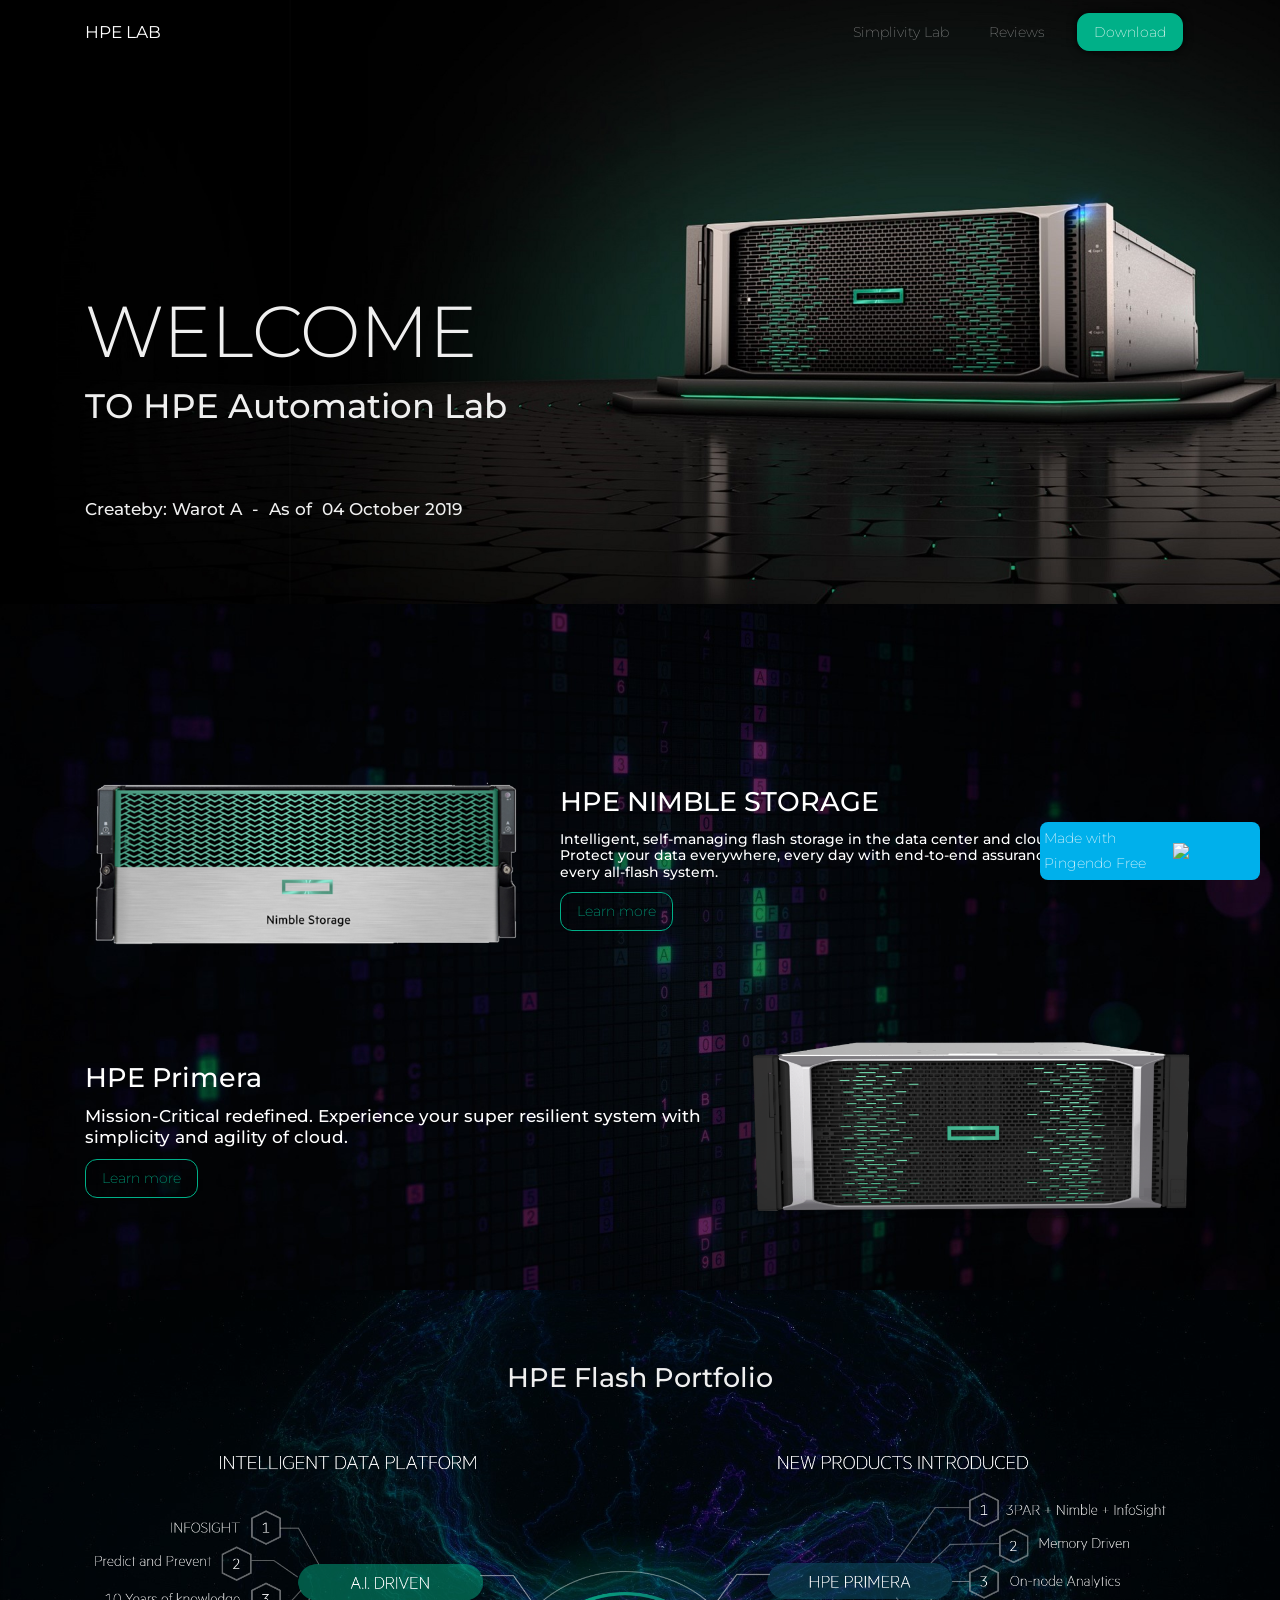
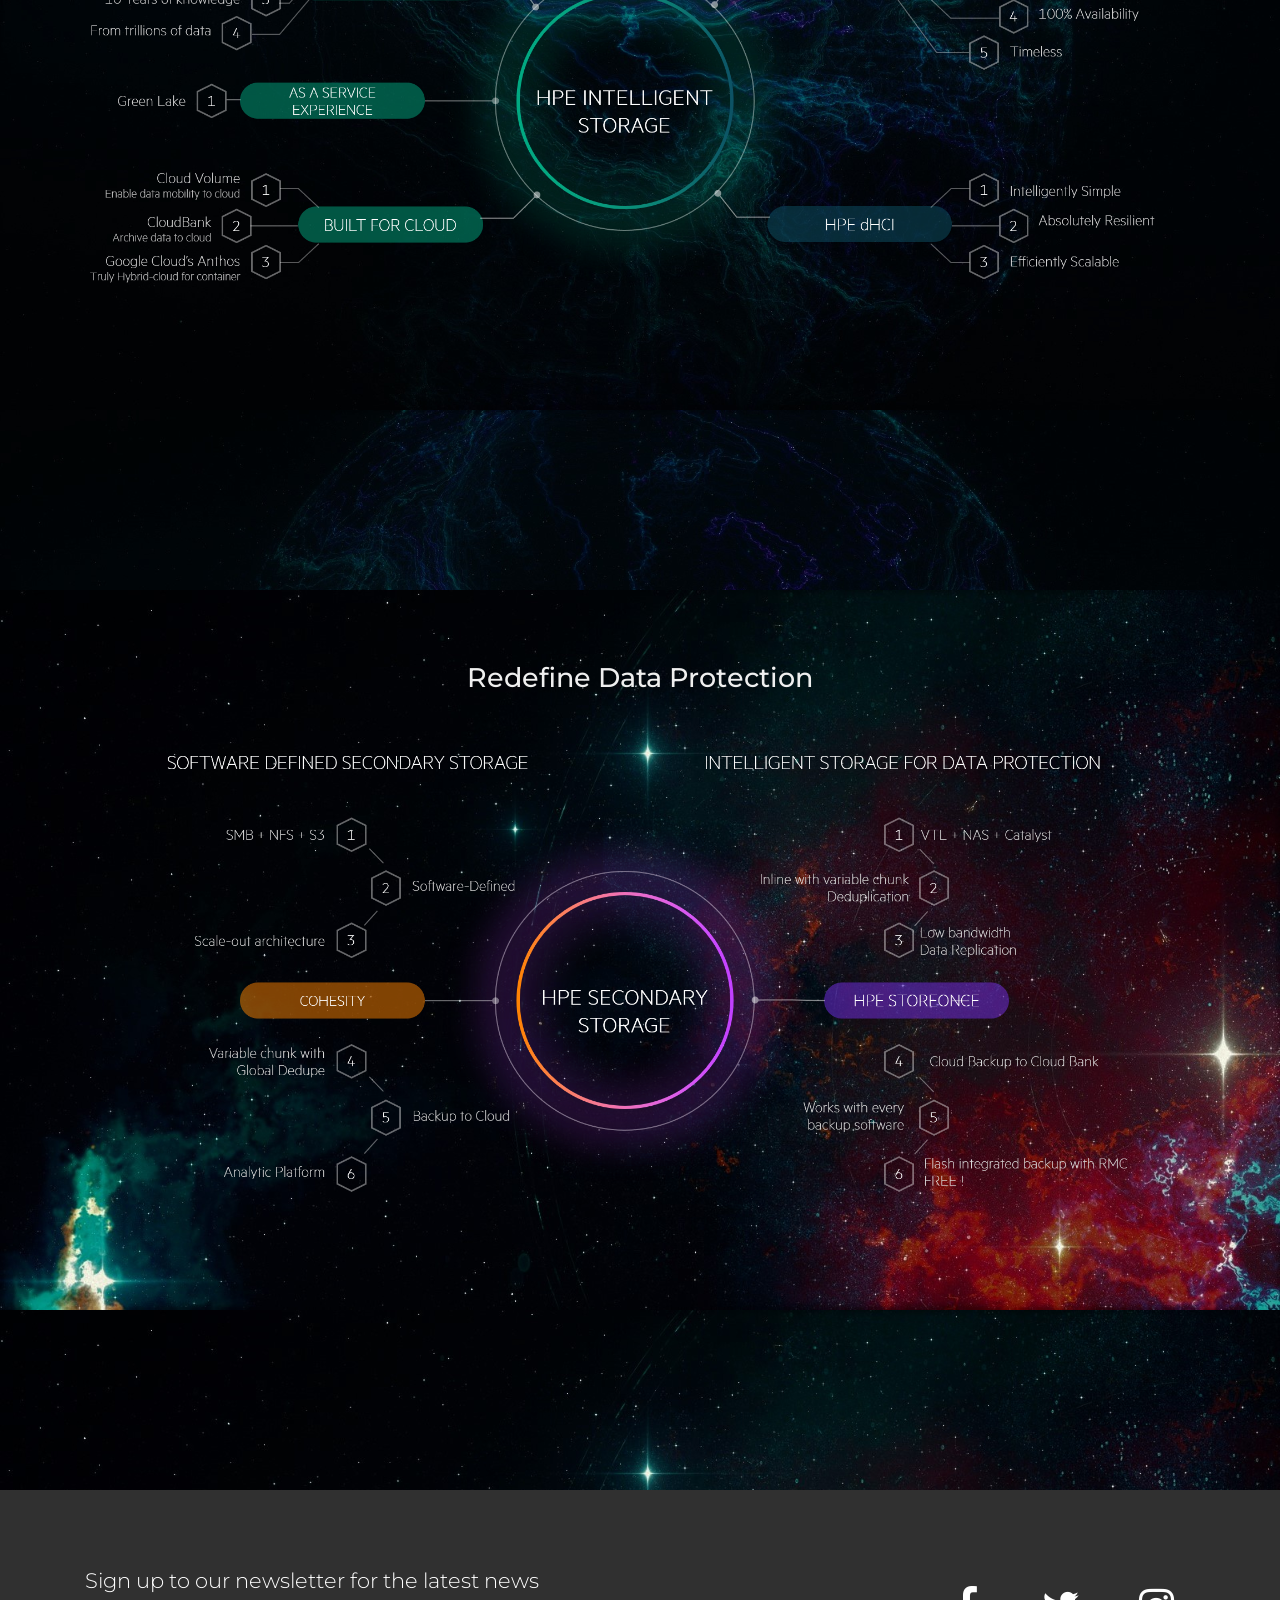
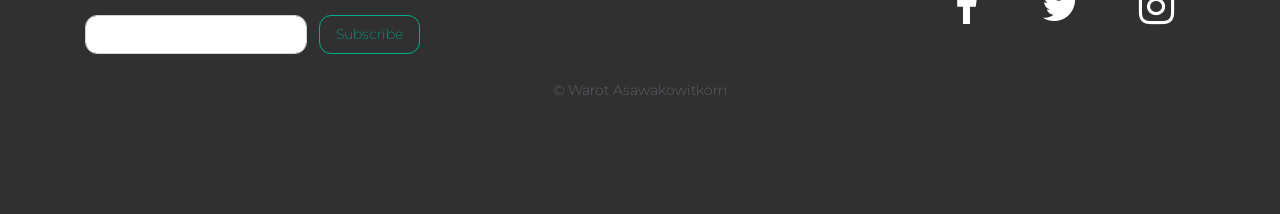
==== home.html @ ce8bd2d8 "Add new home page" ====
<!DOCTYPE html>
<html>

<head>
  <meta charset="utf-8">
  <meta name="viewport" content="width=device-width, initial-scale=1">
  <!-- PAGE settings -->
  <link rel="icon" href="https://templates.pingendo.com/assets/Pingendo_favicon.ico">
  <title>HPE LAB Web App</title>
  <meta name="description" content="For automation Test only.">
  <meta name="keywords" content="HPE Automation">
  <!-- CSS dependencies -->
  <link rel="stylesheet" href="https://cdnjs.cloudflare.com/ajax/libs/font-awesome/4.7.0/css/font-awesome.min.css" type="text/css">
  <link rel="stylesheet" href="neon.css">
  <!-- Script: Make my navbar transparent when the document is scrolled to top -->
  <script src="js/navbar-ontop.js"></script>
  <!-- Script: Animated entrance -->
  <script src="js/animate-in.js"></script>
</head>

<body>
  <!-- Navbar -->
  <nav class="navbar navbar-expand-md navbar-dark fixed-top bg-dark">
    <div class="container">
      <a class="navbar-brand" href="#"><b>HPE LAB</b></a>
      <button class="navbar-toggler navbar-toggler-right" type="button" data-toggle="collapse" data-target="#navbar2SupportedContent" aria-controls="navbar2SupportedContent" aria-expanded="false" aria-label="Toggle navigation"> <span class="navbar-toggler-icon"></span> </button>
      <div class="collapse navbar-collapse text-center justify-content-end" id="navbar2SupportedContent">
        <ul class="navbar-nav">
          <li class="nav-item mx-2">
            <a class="nav-link" href="http://172.30.5.51">Simplivity Lab</a>
          </li>
          <li class="nav-item mx-2">
            <a class="nav-link" href="#reviews">Reviews</a>
          </li>
        </ul>
        <a class="btn navbar-btn mx-2 btn-primary shadowed" href="#download">Download</a>
      </div>
    </div>
  </nav>
  <!-- Cover -->
  <div style="	background-image: url('img/Primera-M.jpg');	background-position: center;	background-size: 100%;	background-repeat: repeat;" class="section pt-5">
    <div class="container mt-5 pt-5">
      <div class="row">
        <div class="col-md-6 my-5 text-lg-left text-center align-self-center">
          <h1 class="display-3">WELCOME</h1>
          <h1 contenteditable="true">TO HPE Automation Lab</h1>
          <div class="row mt-5">
            <div class="col-6 col-lg-12 text-left">
              <h5 class="">Createby: Warot A&nbsp; -&nbsp; As of&nbsp; 04 October 2019<br></h5>
            </div>
          </div>
        </div>
        <div class="col-6"></div>
      </div>
    </div>
  </div>
  <!-- Article style section -->
  <div class="py-5 bg-dark" style="	background-image: url(img/bgdark.jpg);	background-position: top left;	background-size: 100%;	background-repeat: repeat;">
    <div class="container">
      <div class="row py-5">
        <div class="col-md-5 order-2 order-md-1 animate-in-left">
          <img class="img-fluid d-block my-3 mx-auto" src="img/nimble.png" width="auto
auto"> </div>
        <div class="col-md-7 align-self-center order-1 order-md-2 my-3 text-md-left text-center">
          <h2>HPE NIMBLE STORAGE </h2>
          <h6>Intelligent, self-managing flash storage in the data center and cloud. tomorrow. Protect your data everywhere, every day with end-to-end assurance that’s standard on every all-flash system. </h6>
          <a class="btn btn-outline-primary" href="https://www.hpe.com/us/en/storage/nimble.html">Learn more</a>
        </div>
      </div>
      <div class="row text-center">
        <div class="align-self-center col-lg-7 text-md-left text-center">
          <h2>HPE Primera</h2>
          <h5 contenteditable="true">Mission-Critical redefined. Experience your super resilient system with simplicity and agility of cloud.</h5><a class="btn btn-outline-primary" href="https://www.hpe.com/us/en/storage/hpe-primera.html">Learn more</a>
        </div>
        <div class="align-self-center animate-in-right col-lg-5">
          <img class="img-fluid d-block mx-auto m-0" src="img/primera-s.png" style=""> </div>
      </div>
    </div>
  </div>
  <!-- Features -->
  <div class="py-5 h-100" id="features" style="	background-image: url(img/bg2dark.jpg);	background-position: top left;	background-size: 100%;	background-repeat: repeat;">
    <div class="container h-100">
      <div class="row">
        <div class="col-12 text-center">
          <h2 class="pb-4">HPE Flash Portfolio</h2>
        </div>
      </div>
      <div class="row w-100 h-75" style="	background-image: url(img/primary.png);	background-position: inline;	background-size: 100%;	background-repeat: no-repeat;"></div>
    </div>
  </div>
  <div class="py-5 h-100" id="features" style="	background-image: url(img/bg3dark.jpg);	background-position: top left;	background-size: 100%;	background-repeat: repeat;">
    <div class="container h-100">
      <div class="row">
        <div class="col-12 text-center">
          <h2 class="pb-4">Redefine Data Protection</h2>
        </div>
      </div>
      <div class="row w-100 h-75" style="	background-image: url(img/secondary.png);	background-position: inline;	background-size: 100%;	background-repeat: no-repeat;"></div>
    </div>
  </div>
  <!-- Features -->
  <!-- Carousel reviews -->
  <!-- Call to action -->
  <!-- Footer -->
  <div class="py-5 bg-dark">
    <div class="container">
      <div class="row">
        <div class="col-md-9">
          <p class="lead">Sign up to our newsletter for the latest news</p>
          <form class="form-inline">
            <div class="form-group">
              <input type="email" class="form-control" placeholder="Your e-mail here"> </div>
            <button type="submit" class="btn ml-2 btn-outline-primary">Subscribe</button>
          </form>
        </div>
        <div class="col-4 col-md-1 align-self-center my-3">
          <a href="https://www.facebook.com" target="blank"><i class="fa fa-fw fa-facebook fa-3x text-white"></i></a>
        </div>
        <div class="col-4 col-md-1 align-self-center my-3">
          <a href="https://twitter.com" target="blank"><i class="fa fa-fw fa-twitter fa-3x text-white"></i></a>
        </div>
        <div class="col-4 col-md-1 align-self-center my-3">
          <a href="https://www.instagram.com" target="blank"><i class="fa fa-fw fa-instagram fa-3x text-white"></i></a>
        </div>
      </div>
      <div class="row">
        <div class="col-12 my-3 text-center">
          <p class="text-muted" contenteditable="true">© Warot Asawakowitkorn</p>
        </div>
      </div>
    </div>
  </div>
  <!-- JavaScript dependencies -->
  <script src="https://code.jquery.com/jquery-3.3.1.min.js"></script>
  <script src="https://cdnjs.cloudflare.com/ajax/libs/popper.js/1.14.3/umd/popper.min.js" integrity="sha384-ZMP7rVo3mIykV+2+9J3UJ46jBk0WLaUAdn689aCwoqbBJiSnjAK/l8WvCWPIPm49" crossorigin="anonymous"></script>
  <script src="https://stackpath.bootstrapcdn.com/bootstrap/4.1.3/js/bootstrap.min.js" integrity="sha384-ChfqqxuZUCnJSK3+MXmPNIyE6ZbWh2IMqE241rYiqJxyMiZ6OW/JmZQ5stwEULTy" crossorigin="anonymous"></script>
  <!-- Script: Smooth scrolling between anchors in the same page -->
  <script src="js/smooth-scroll.js" style=""></script>
  <pingendo onclick="window.open('https://pingendo.com/', '_blank')" style="cursor:pointer;position: fixed;bottom: 20px;right:20px;padding:4px;background-color: #00b0eb;border-radius: 8px; width:220px;display:flex;flex-direction:row;align-items:center;justify-content:center;font-size:14px;color:white">Made with Pingendo Free&nbsp;&nbsp;<img src="https://pingendo.com/site-assets/Pingendo_logo_big.png" class="d-block" alt="Pingendo logo" height="16"></pingendo>
</body>

</html>
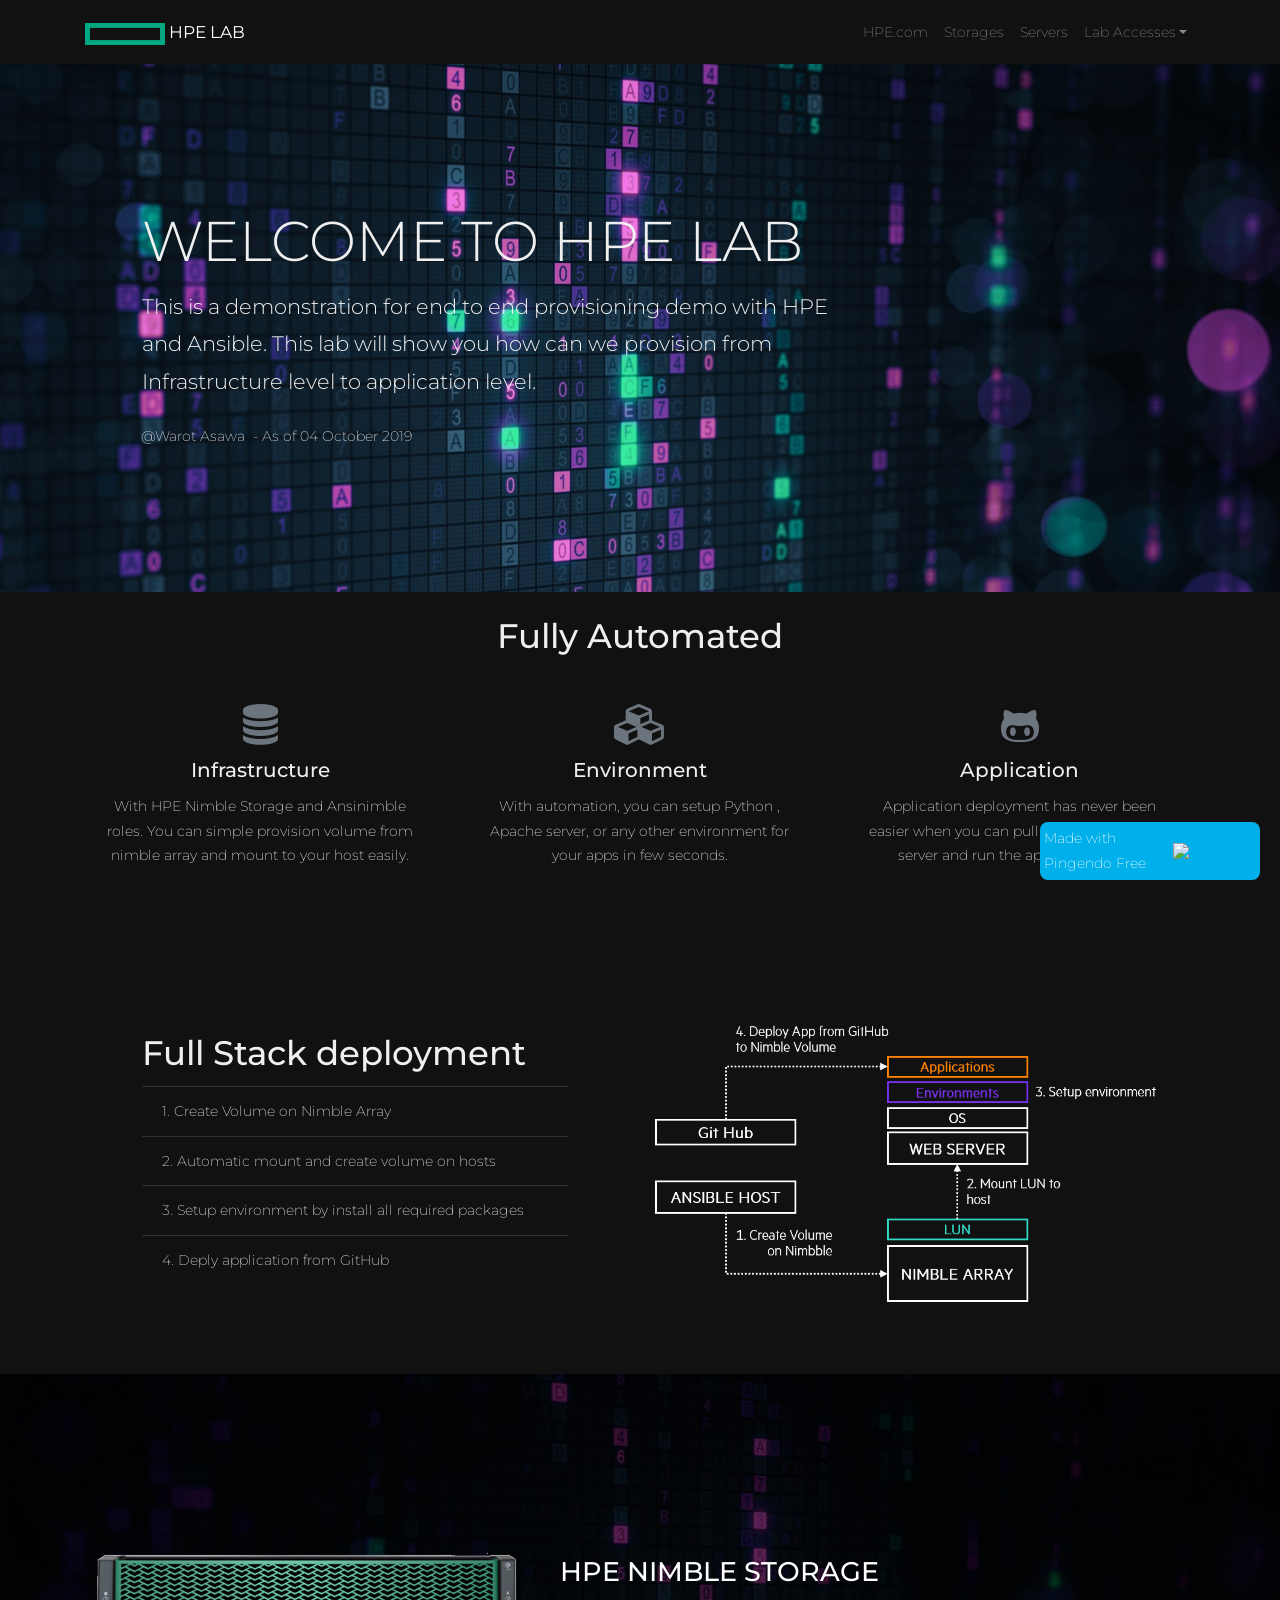
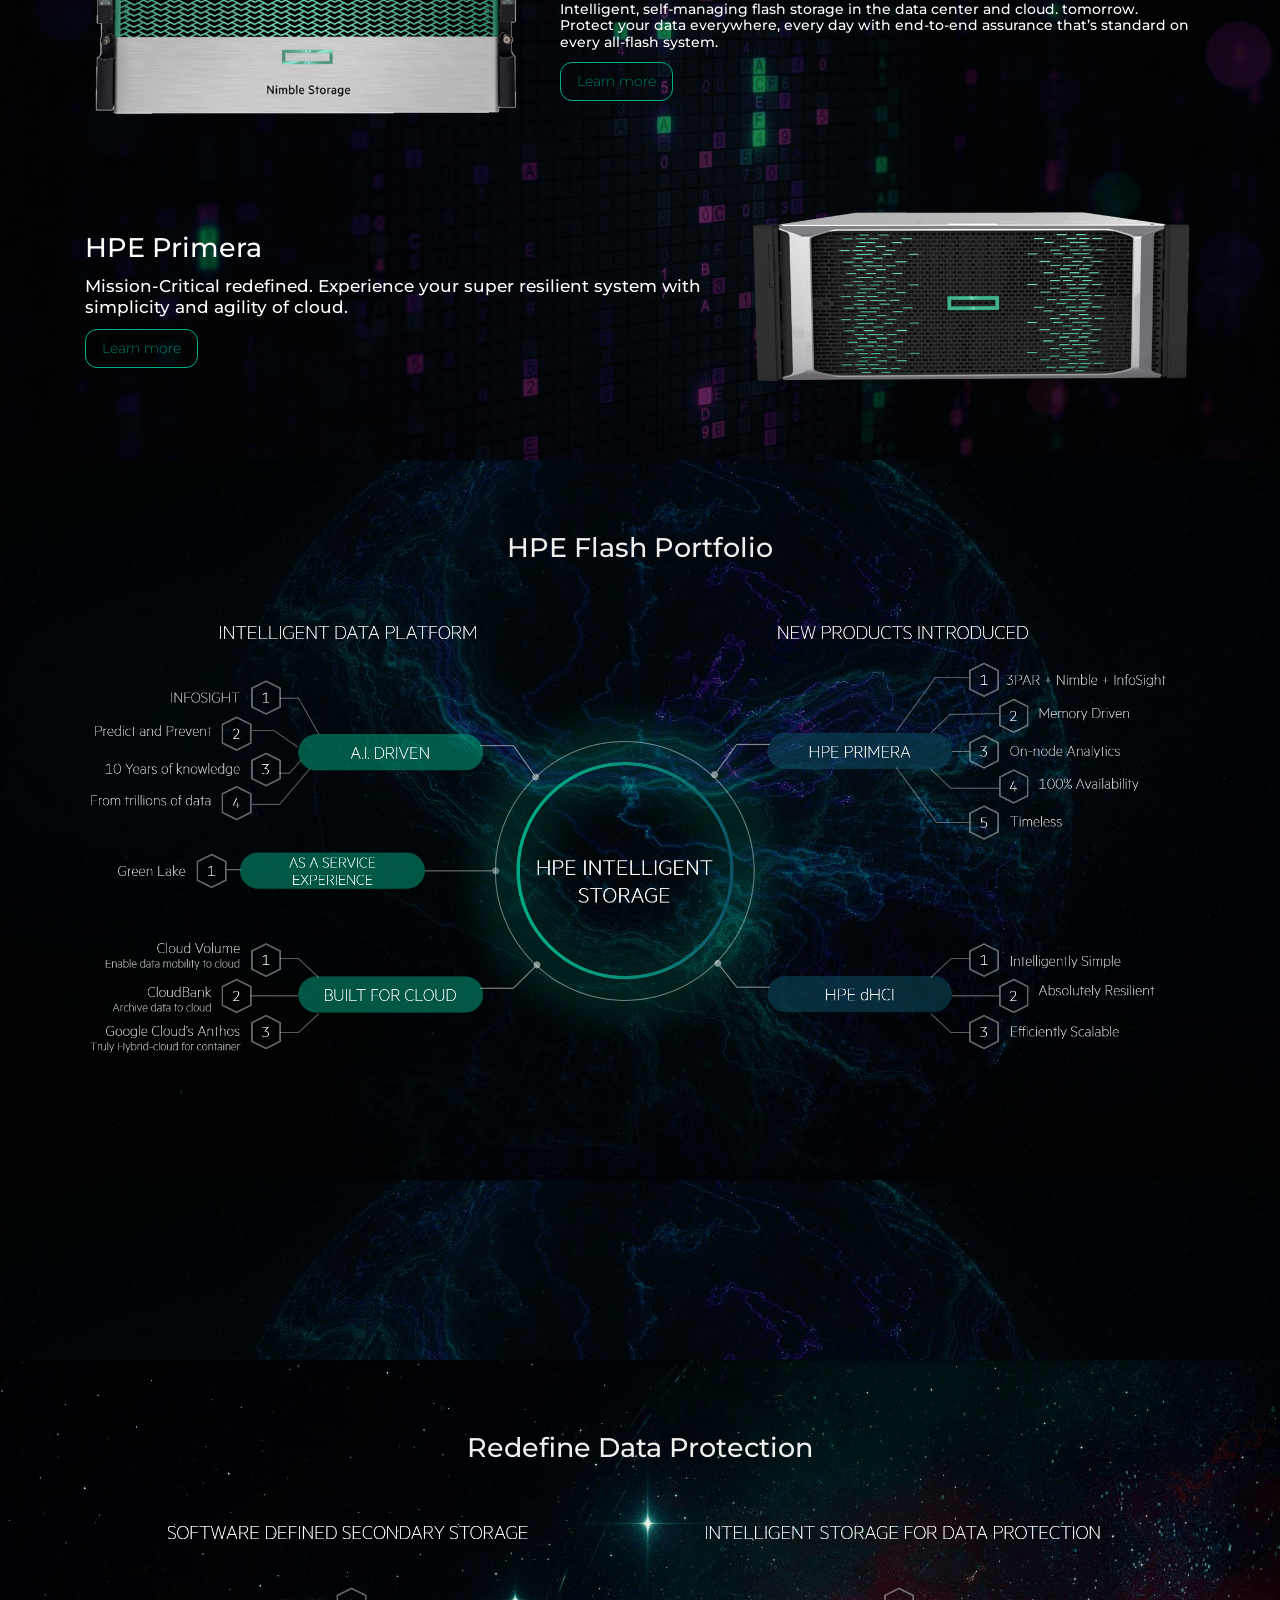
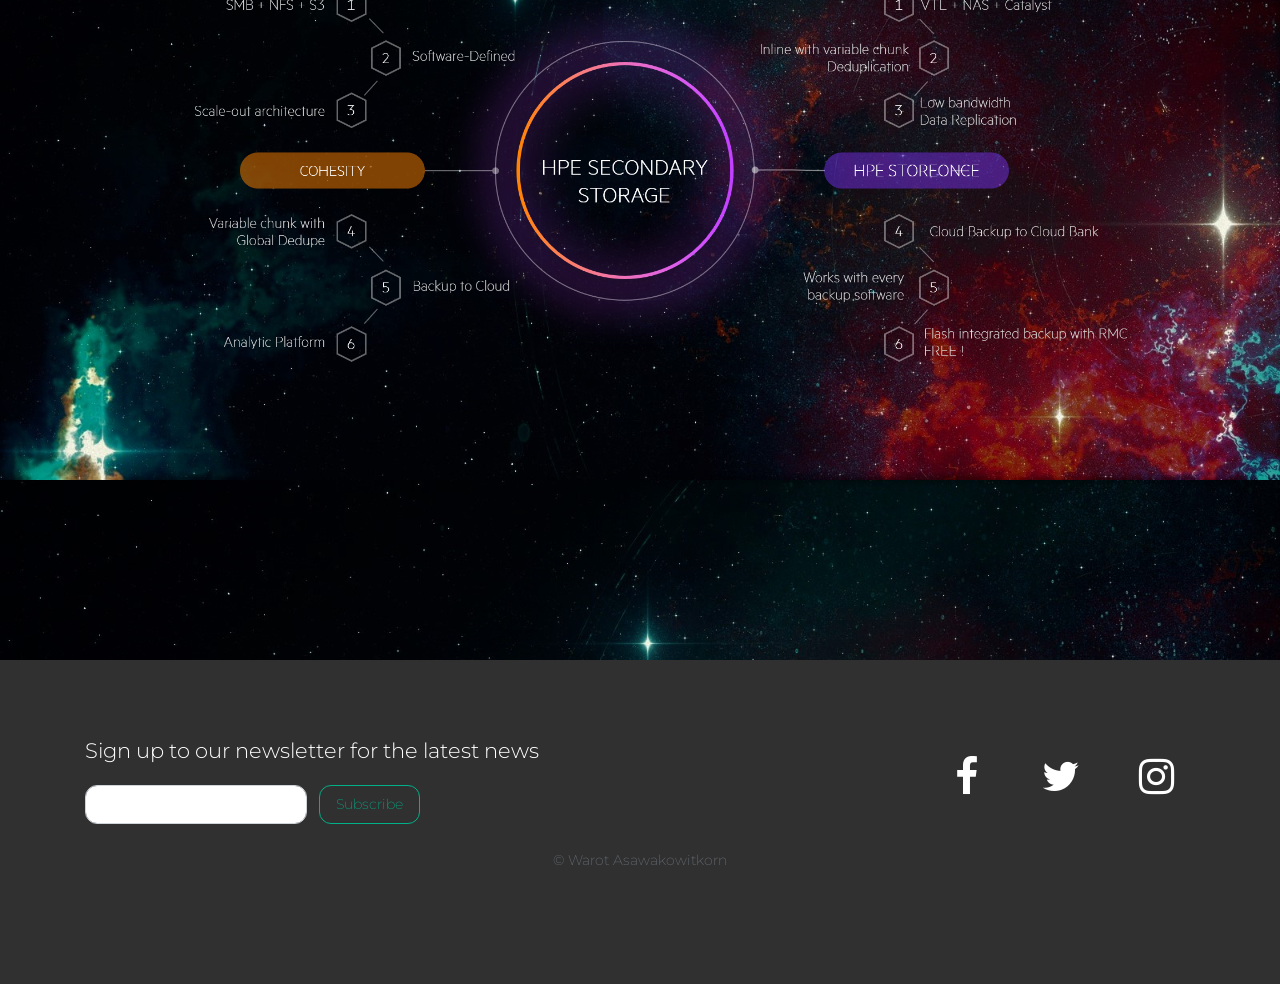
==== commit 43096408: "Redesign Page and add more content" ====
--- a/home.html
+++ b/home.html
@@ -20,37 +20,78 @@
 
 <body>
   <!-- Navbar -->
-  <nav class="navbar navbar-expand-md navbar-dark fixed-top bg-dark">
-    <div class="container">
-      <a class="navbar-brand" href="#"><b>HPE LAB</b></a>
-      <button class="navbar-toggler navbar-toggler-right" type="button" data-toggle="collapse" data-target="#navbar2SupportedContent" aria-controls="navbar2SupportedContent" aria-expanded="false" aria-label="Toggle navigation"> <span class="navbar-toggler-icon"></span> </button>
-      <div class="collapse navbar-collapse text-center justify-content-end" id="navbar2SupportedContent">
-        <ul class="navbar-nav">
-          <li class="nav-item mx-2">
-            <a class="nav-link" href="http://172.30.5.51">Simplivity Lab</a>
-          </li>
-          <li class="nav-item mx-2">
-            <a class="nav-link" href="#reviews">Reviews</a>
+  <nav class="navbar navbar-expand-md navbar-dark bg-dark">
+    <div class="container"> <a class="navbar-brand" href="#"><img src="img/logo.png" width="80" height="22" class="d-inline-block align-center" alt="">
+        <i class="fa d-inline"></i>
+        <b> HPE LAB</b>
+      </a> <button class="navbar-toggler navbar-toggler-right border-0" type="button" data-toggle="collapse" data-target="#navbar10">
+        <span class="navbar-toggler-icon"></span>
+      </button>
+      <div class="collapse navbar-collapse" id="navbar10">
+        <ul class="navbar-nav ml-auto">
+          <li class="nav-item"> <a class="nav-link" href="https://hpe.com">HPE.com</a> </li>
+          <li class="nav-item"> <a class="nav-link" href="https://www.hpe.com/us/en/storage.html">Storages</a> </li>
+          <li class="nav-item"> <a class="nav-link" href="https://www.hpe.com/us/en/servers.html">Servers</a> </li>
+          <li class="nav-item dropdown"> <a class="nav-link dropdown-toggle" id="navbarDropdownMenuLink" data-toggle="dropdown" aria-haspopup="true" aria-expanded="false">Lab Accesses</a>
+            <div class="dropdown-menu" aria-labelledby="navbarDropdownMenuLink"> <a class="dropdown-item" href="https://172.30.5.51">Simplivity Lab</a><a class="dropdown-item" href="https://172.30.4.20">Nimble Array</a><a class="dropdown-item" href="https://172.30.12.22">Nimble dHCI Lab</a><a class="dropdown-item" href="https://172.30.4.26">RMC Lab</a><a class="dropdown-item" href="https://172.30.4.1">StoreOnce VSA</a></div>
           </li>
         </ul>
-        <a class="btn navbar-btn mx-2 btn-primary shadowed" href="#download">Download</a>
       </div>
     </div>
   </nav>
   <!-- Cover -->
-  <div style="	background-image: url('img/Primera-M.jpg');	background-position: center;	background-size: 100%;	background-repeat: repeat;" class="section pt-5">
-    <div class="container mt-5 pt-5">
+  <div class="py-5 text-center text-md-left" style="	background-image: url(img/bg.jpg);	background-position: right bottom;	background-size: cover;	background-repeat: repeat;	background-attachment: fixed;">
+    <div class="container">
       <div class="row">
-        <div class="col-md-6 my-5 text-lg-left text-center align-self-center">
-          <h1 class="display-3">WELCOME</h1>
-          <h1 contenteditable="true">TO HPE Automation Lab</h1>
-          <div class="row mt-5">
-            <div class="col-6 col-lg-12 text-left">
-              <h5 class="">Createby: Warot A&nbsp; -&nbsp; As of&nbsp; 04 October 2019<br></h5>
-            </div>
-          </div>
+        <div class="p-5 mx-auto mx-md-0 ml-md-auto col-7 col-md-9">
+          <h3 class="display-4">WELCOME TO HPE LAB </h3>
+          <p class="mb-3 lead">This is a demonstration for end to end provisioning demo with HPE and Ansible. This lab will show you how can we provision from Infrastructure level to application level. </p>
+          <form class="form-inline d-flex justify-content-end">
+          </form>
+          <div class="input-group-append">@Warot Asawa&nbsp; - As of 04 October 2019</div>
         </div>
-        <div class="col-6"></div>
+        <div class="col-md-3 col-5"></div>
+      </div>
+      <div class="row">
+      </div>
+    </div>
+  </div>
+  <div class="py-3 text-center" style="">
+    <div class="container">
+      <div class="row">
+        <div class="col-md-12 text-center">
+          <h1>Fully Automated</h1>
+        </div>
+      </div>
+      <div class="row justify-content-center">
+        <div class="col-md-4 p-4"> <i class="d-block fa fa-3x mb-2 text-muted fa-database"></i>
+          <h4>Infrastructure</h4>
+          <p>With HPE Nimble Storage and Ansinimble roles. You can simple provision volume from nimble array and mount to your host easily. </p>
+        </div>
+        <div class="col-md-4 col-6 p-4"> <i class="d-block fa fa-3x mb-2 text-muted fa-cubes"></i>
+          <h4 style="">Environment</h4>
+          <p>With automation, you can setup Python , Apache server, or any other environment for your apps in few seconds. </p>
+        </div>
+        <div class="col-md-4 col-6 p-4"> <i class="d-block fa fa-3x mb-2 text-muted fa-github-alt"></i>
+          <h4>Application</h4>
+          <p>Application deployment has never been easier when you can pull new code from Git server and run the app in one steps. </p>
+        </div>
+      </div>
+    </div>
+  </div>
+  <div class="py-5">
+    <div class="container">
+      <div class="row">
+        <div class="px-lg-5 d-flex flex-column justify-content-center col-lg-6">
+          <h1>Full Stack deployment</h1>
+          <ul class="list-group list-group-flush">
+            <li class="list-group-item">1. Create Volume on Nimble Array</li>
+            <li class="list-group-item">2. Automatic mount and create volume on hosts</li>
+            <li class="list-group-item"> 3. Setup environment by install all required packages</li>
+            <li class="list-group-item"> 4. Deply application from GitHub</li>
+          </ul>
+        </div>
+        <div class="col-lg-6"> <img class="img-fluid d-block" src="img/Diagram.png"> </div>
       </div>
     </div>
   </div>
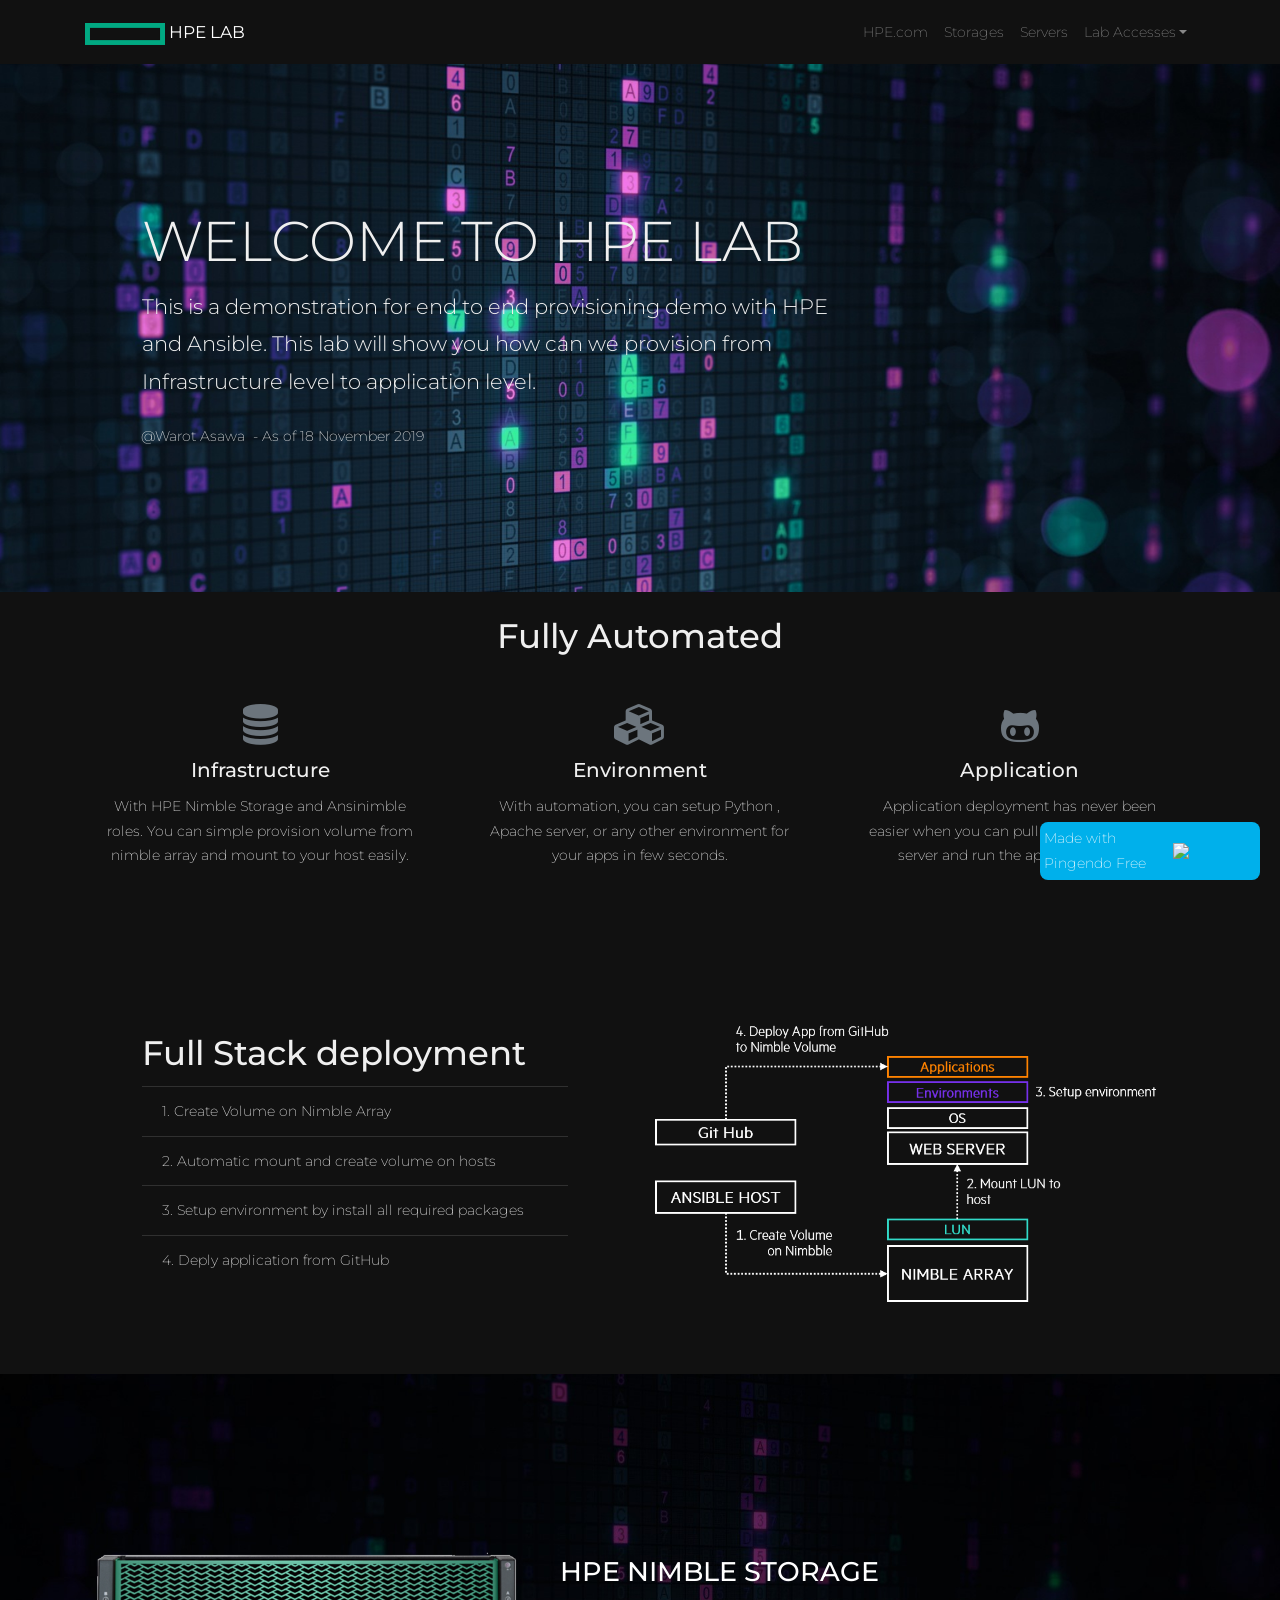
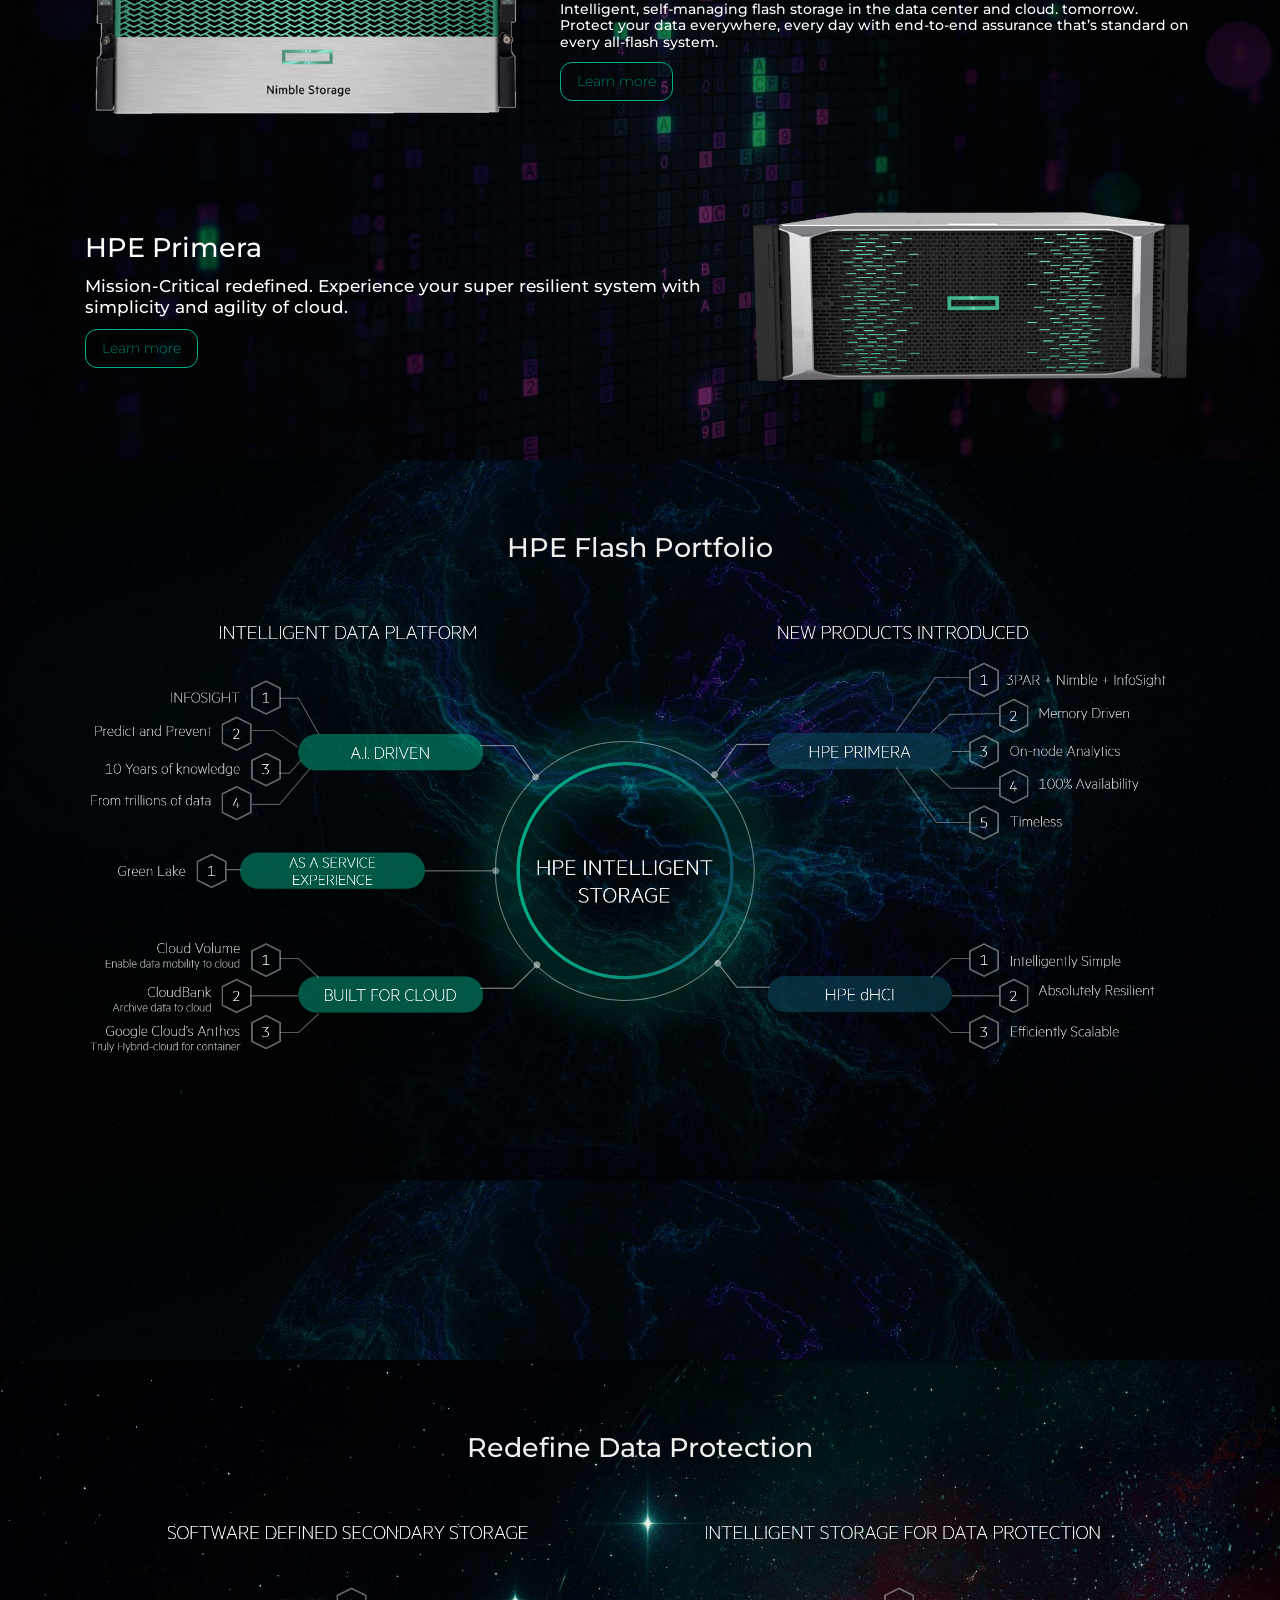
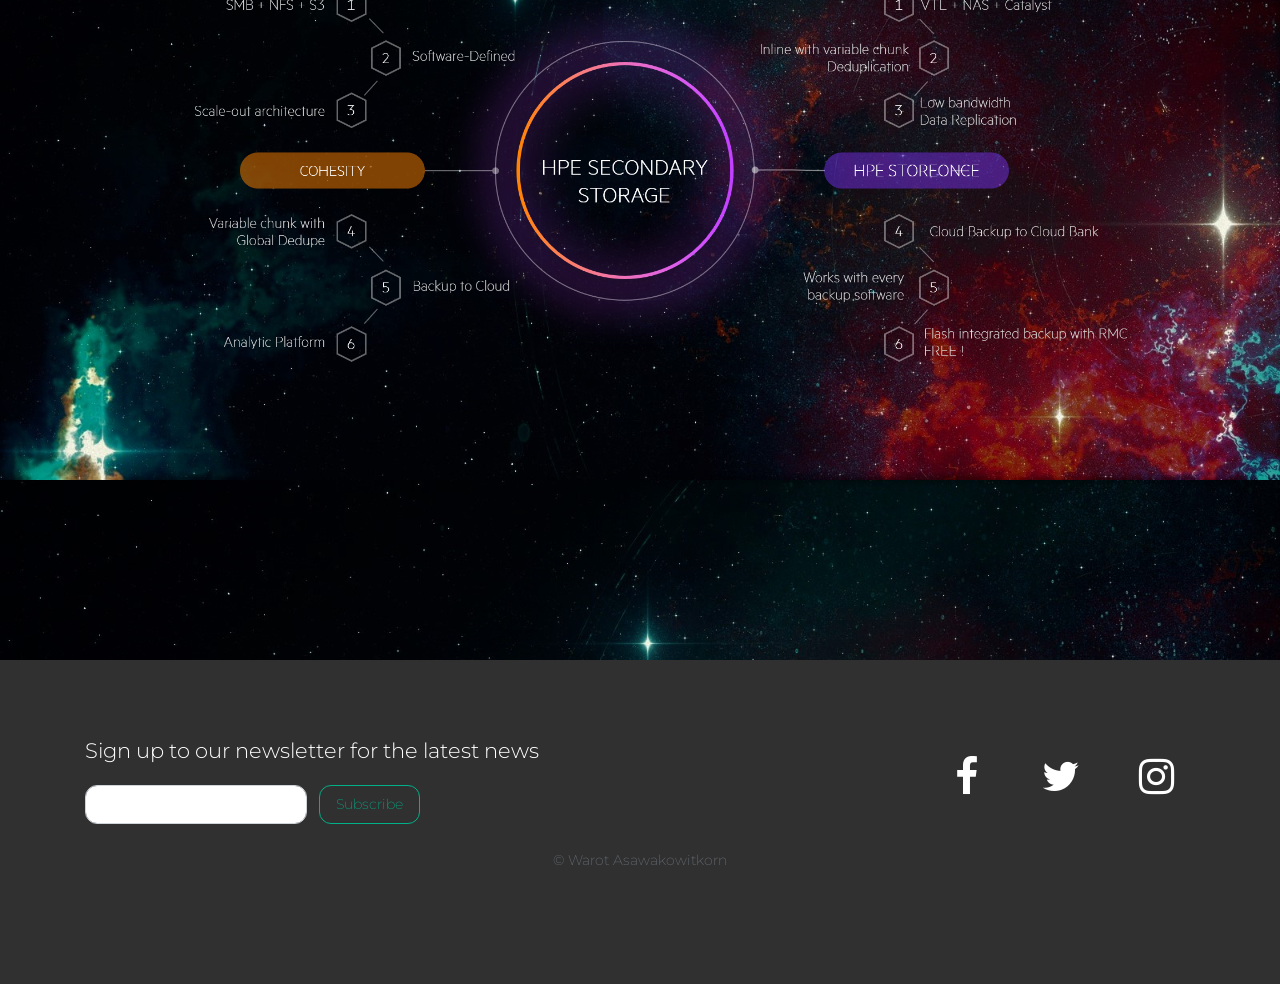
==== commit 621510fb: "Update date" ====
--- a/home.html
+++ b/home.html
@@ -48,7 +48,7 @@
           <p class="mb-3 lead">This is a demonstration for end to end provisioning demo with HPE and Ansible. This lab will show you how can we provision from Infrastructure level to application level. </p>
           <form class="form-inline d-flex justify-content-end">
           </form>
-          <div class="input-group-append">@Warot Asawa&nbsp; - As of 04 October 2019</div>
+          <div class="input-group-append">@Warot Asawa&nbsp; - As of 18 November 2019</div>
         </div>
         <div class="col-md-3 col-5"></div>
       </div>
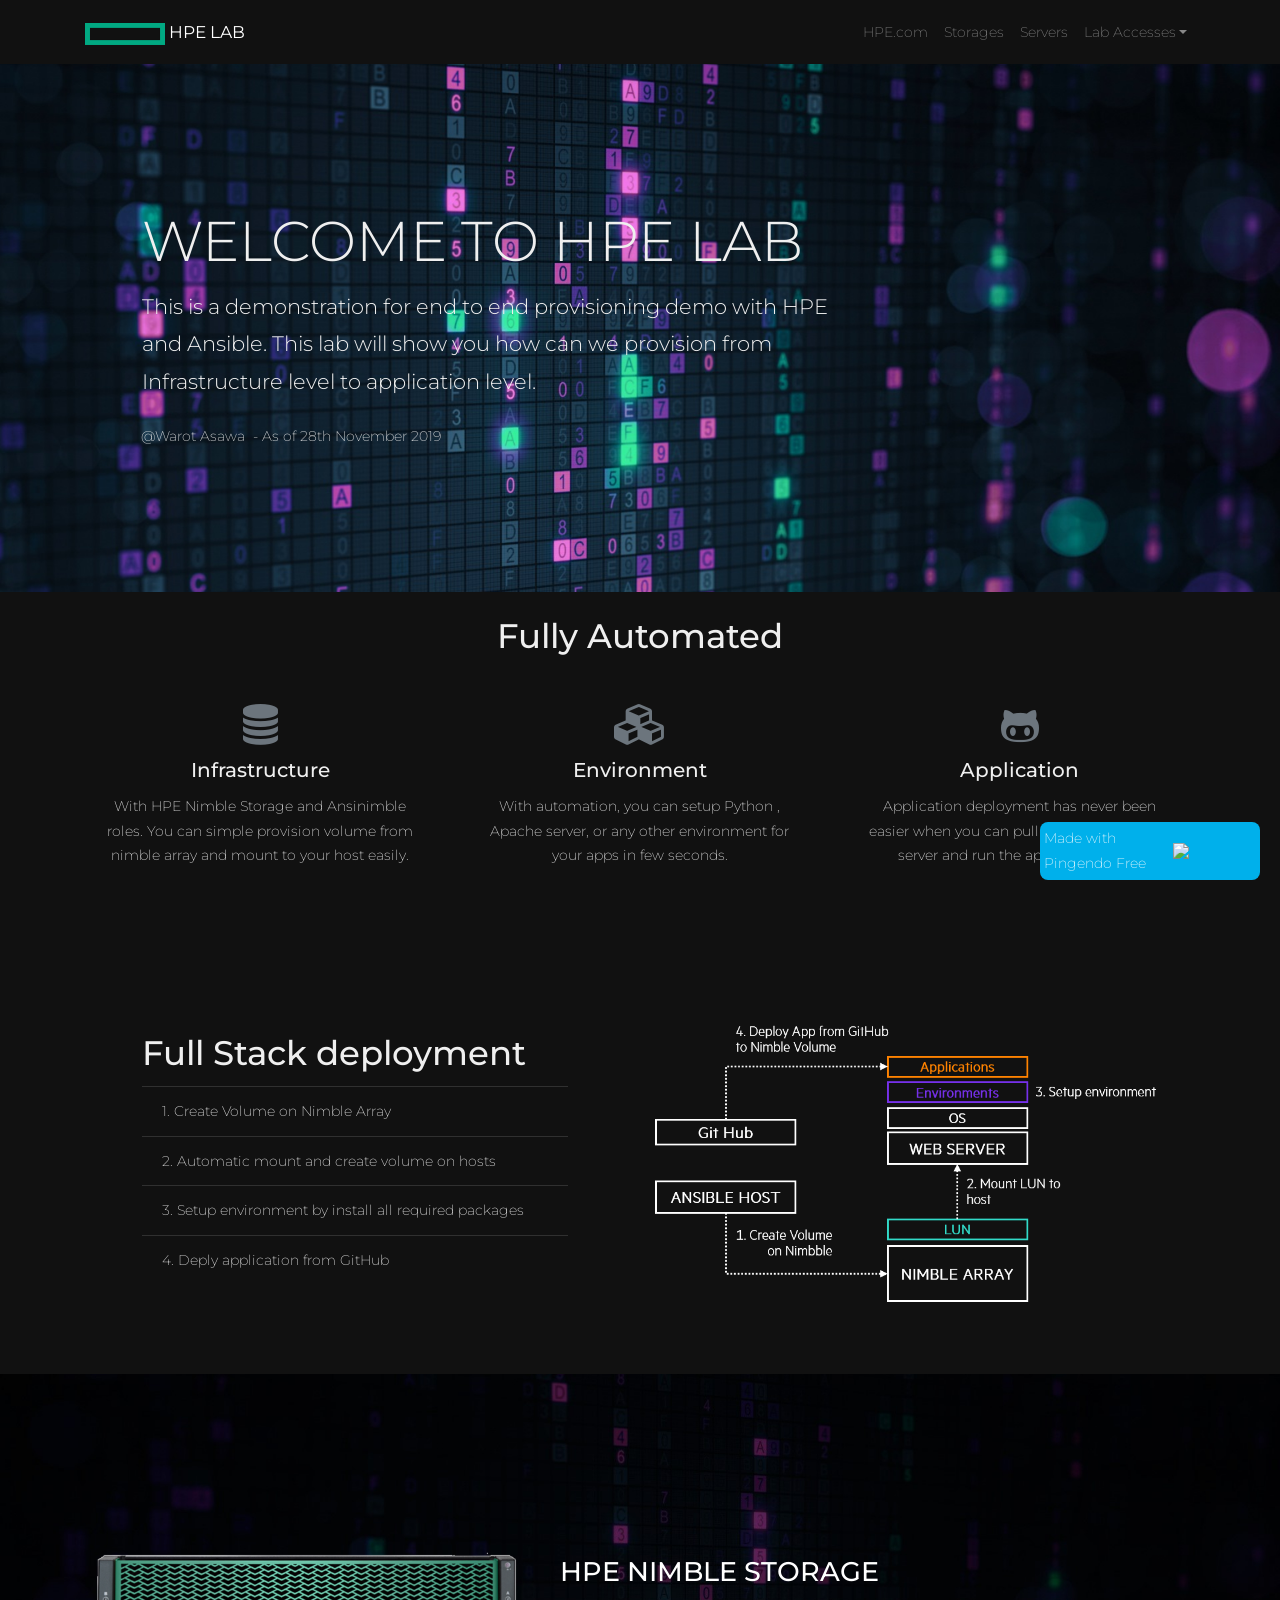
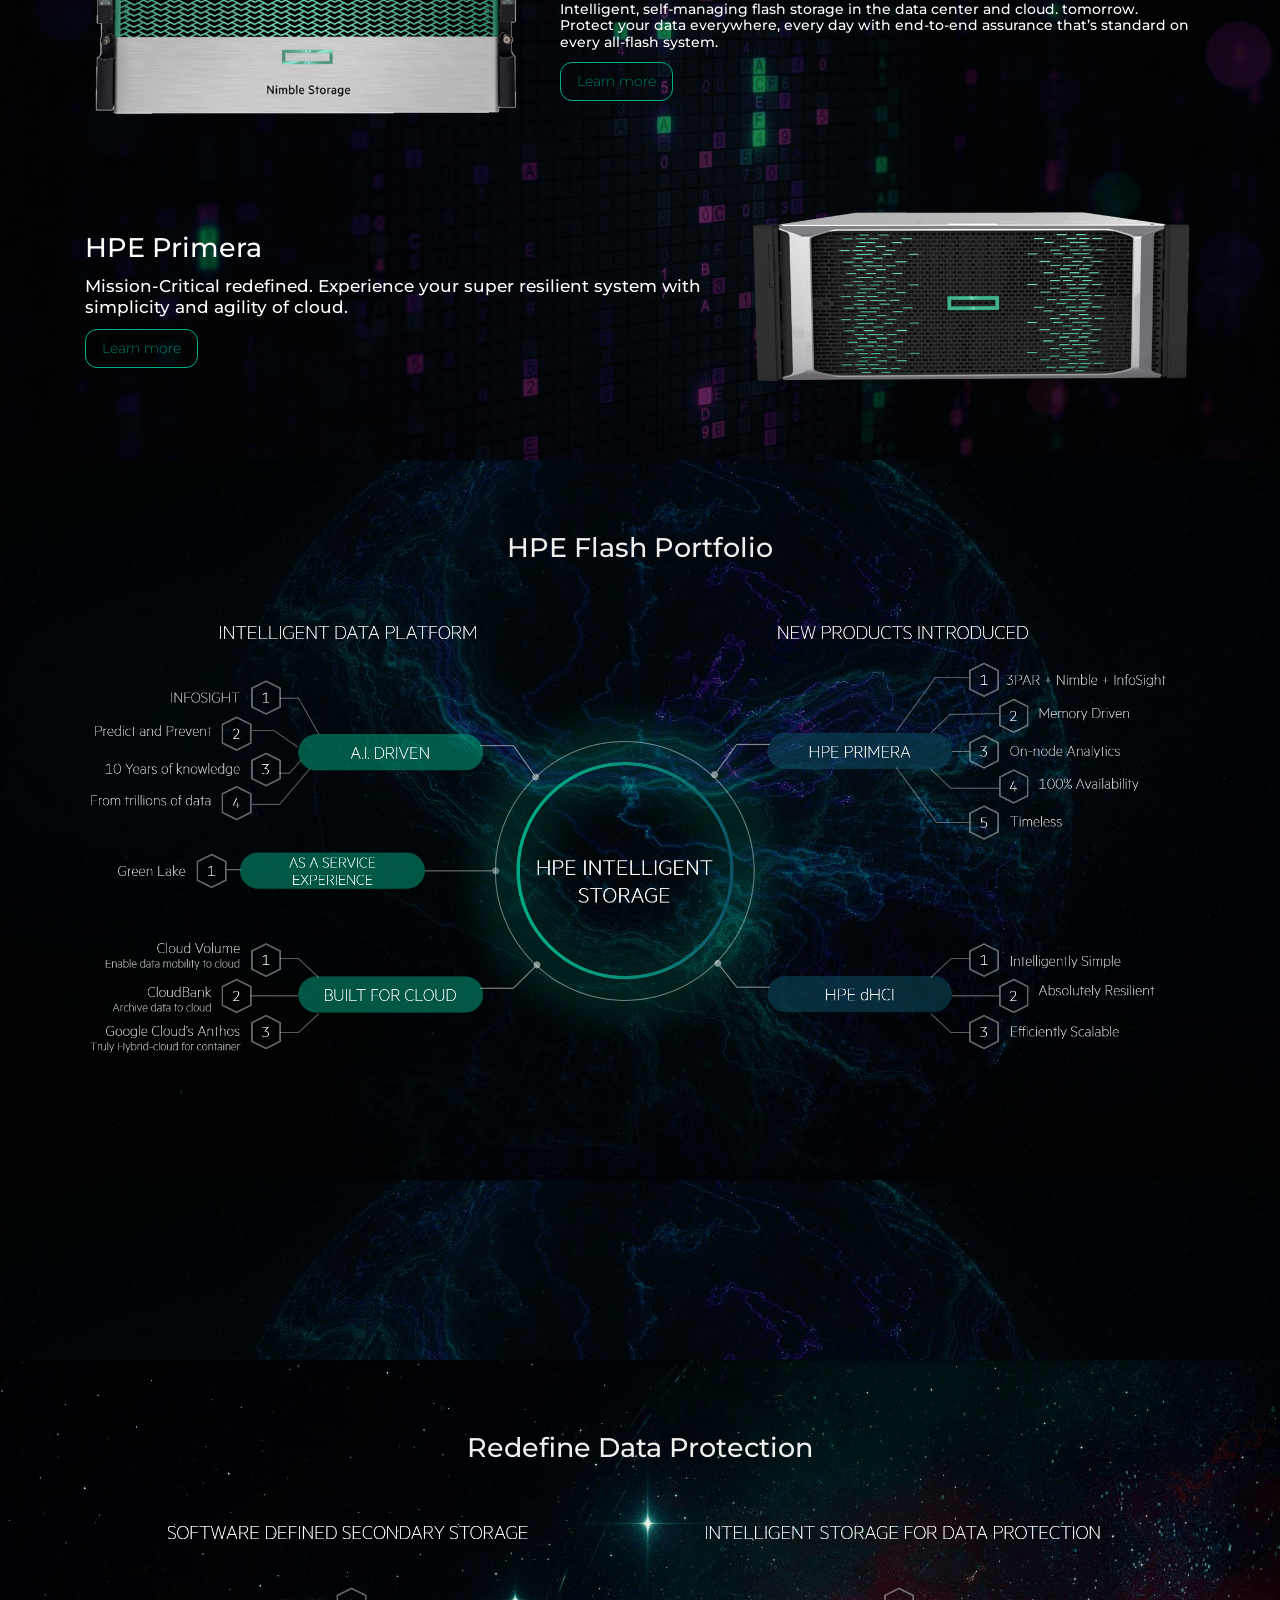
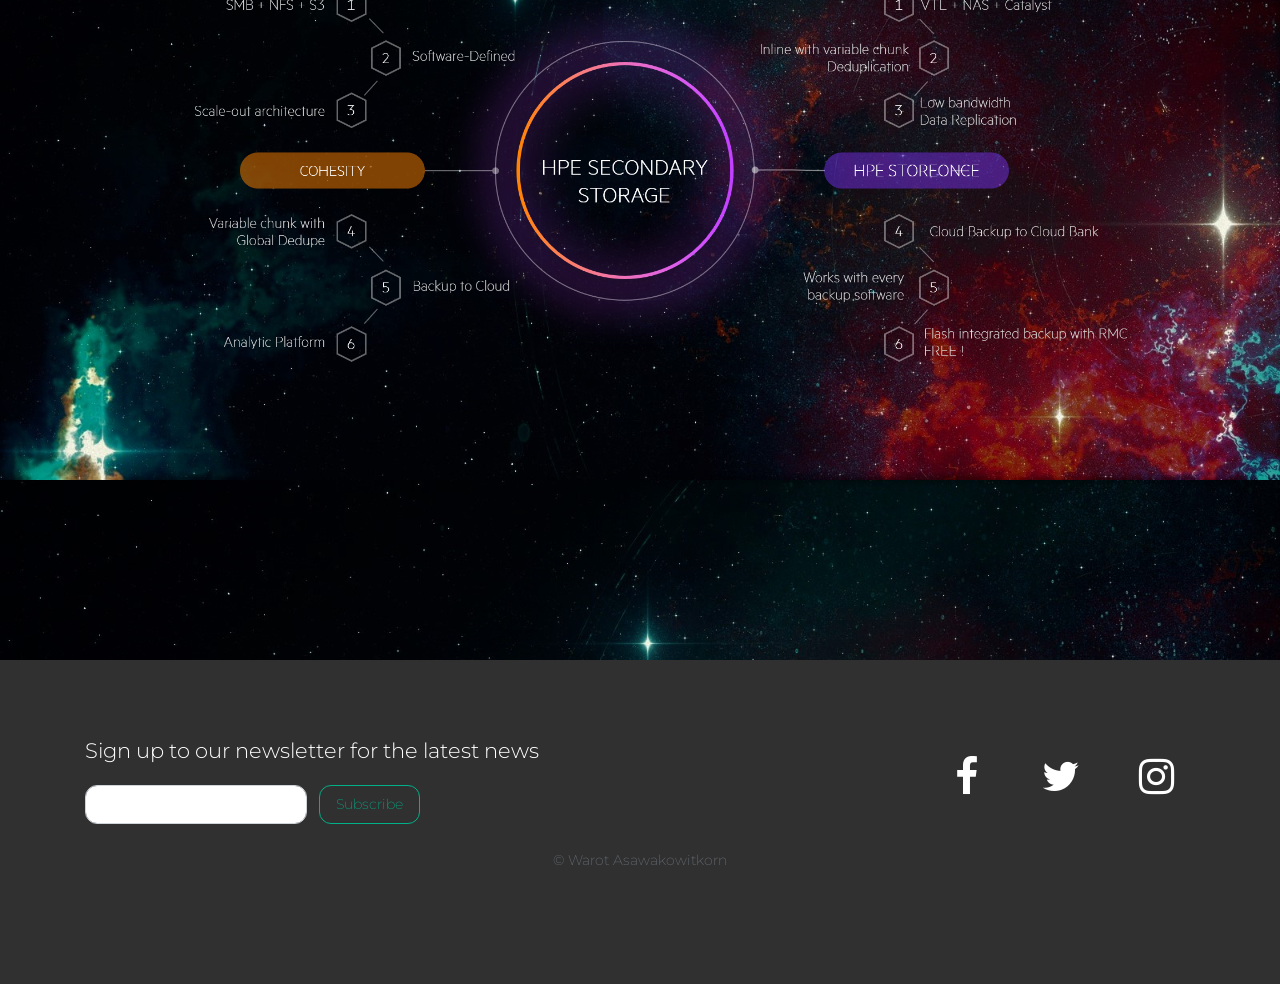
==== commit cf97e398: "Edit Date to 28 Nov 2019" ====
--- a/home.html
+++ b/home.html
@@ -48,7 +48,7 @@
           <p class="mb-3 lead">This is a demonstration for end to end provisioning demo with HPE and Ansible. This lab will show you how can we provision from Infrastructure level to application level. </p>
           <form class="form-inline d-flex justify-content-end">
           </form>
-          <div class="input-group-append">@Warot Asawa&nbsp; - As of 18 November 2019</div>
+          <div class="input-group-append">@Warot Asawa&nbsp; - As of 28th November 2019</div>
         </div>
         <div class="col-md-3 col-5"></div>
       </div>
